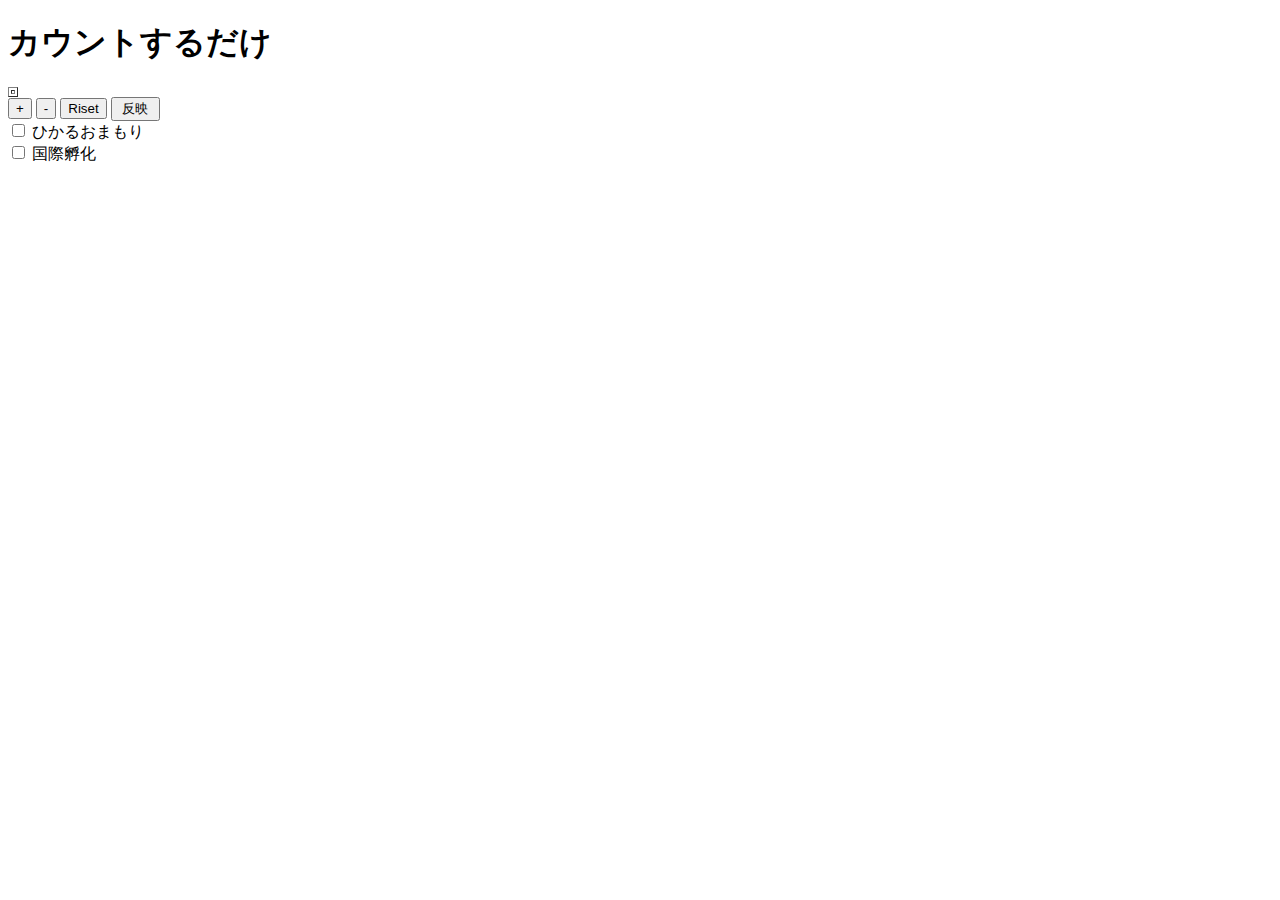
==== index.html @ cf61ab52 "Create index.html" ====
<!DOCTYPE html>
<html>
    <head>

        <title>【ポケモン】色違い粘りカウント</title>
        <link rel="stylesheet" href="css/button.css">
        <script src="js/button.js">
        </script>
    </head>

    <body onload="play()">
        <h1>カウントするだけ</h1>
        <p id="probability"></p>
    <table border="1">
        <tr>
            <td class="main" id="result"></td>
        </tr>
    </table>
        <INPUT type="submit" name="button1" value="+" class="buton"  language="javascript" onclick="Plus();play();">
        <INPUT type="submit" name="button1" value="-" class="buton" language="javascript" onclick="Minus();play();">  
        <INPUT type="submit" name="button1" value="Riset"class="buton" language="javascript" onclick="Riset();play();">
        <input type="submit" value=" 反映 " onclick="play();" class="buton">
            <form name="form1">
                <input type="checkbox" class="chbox" name="amulet" value="ひかるおまもり"  onclick="Check()"/>
                <label for=checkbox>ひかるおまもり<br></label>

                <input type="checkbox" class="chbox" name="inter" value="国際孵化" onclick="Check()">
                <label for=checkbox>国際孵化<br></label>
            </form>
            <script>
            addEventListener("keydown",Shortcuts)

            function Shortcuts(e)
            {
                 //↑38 ↓40 +107 -109
                 if(e.keyCode==38 || e.keyCode==107)
                 {
                     Plus();
                     play();
                 }
                 else if(e.keyCode==40 || e.keyCode==109)
                 {
                   Minus();
                   play();
                 }
            }
            </script>
</html>
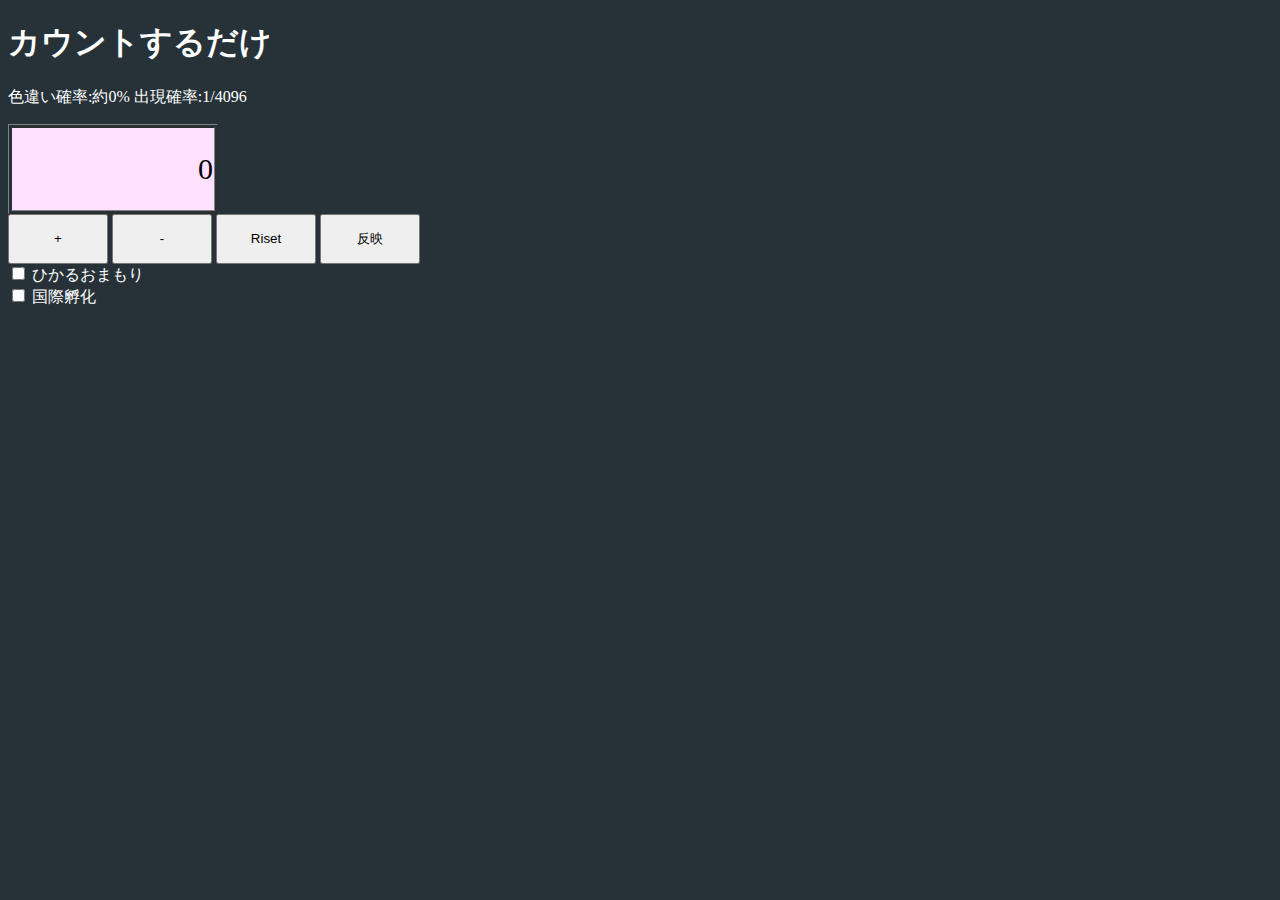
==== commit c6529458: "Update index.html" ====
--- a/index.html
+++ b/index.html
@@ -3,8 +3,8 @@
     <head>
 
         <title>【ポケモン】色違い粘りカウント</title>
-        <link rel="stylesheet" href="css/button.css">
-        <script src="js/button.js">
+        <link rel="stylesheet" href="button.css">
+        <script src="button.js">
         </script>
     </head>
 
--- a/button.css
+++ b/button.css
@@ -0,0 +1,42 @@
+.cell
+{
+    width:150px;
+    height:50px;
+    font-size: 20px;
+    text-align:center;
+}
+.main
+{
+    width:200px;
+    height:80px;
+    font-size:30px;
+    text-align: end;
+    background-color:#ffe0ff;
+}
+.buton
+{
+    width:100px; 
+    height:50px
+}
+#inputNum
+{
+    width:200px;
+    height:100px;
+}
+body
+{
+    background-color:#263238;
+}
+h1
+{
+    color: white;
+}
+p
+{
+    color:white;
+}
+input.chbox+label
+{
+    color:white;
+}
+
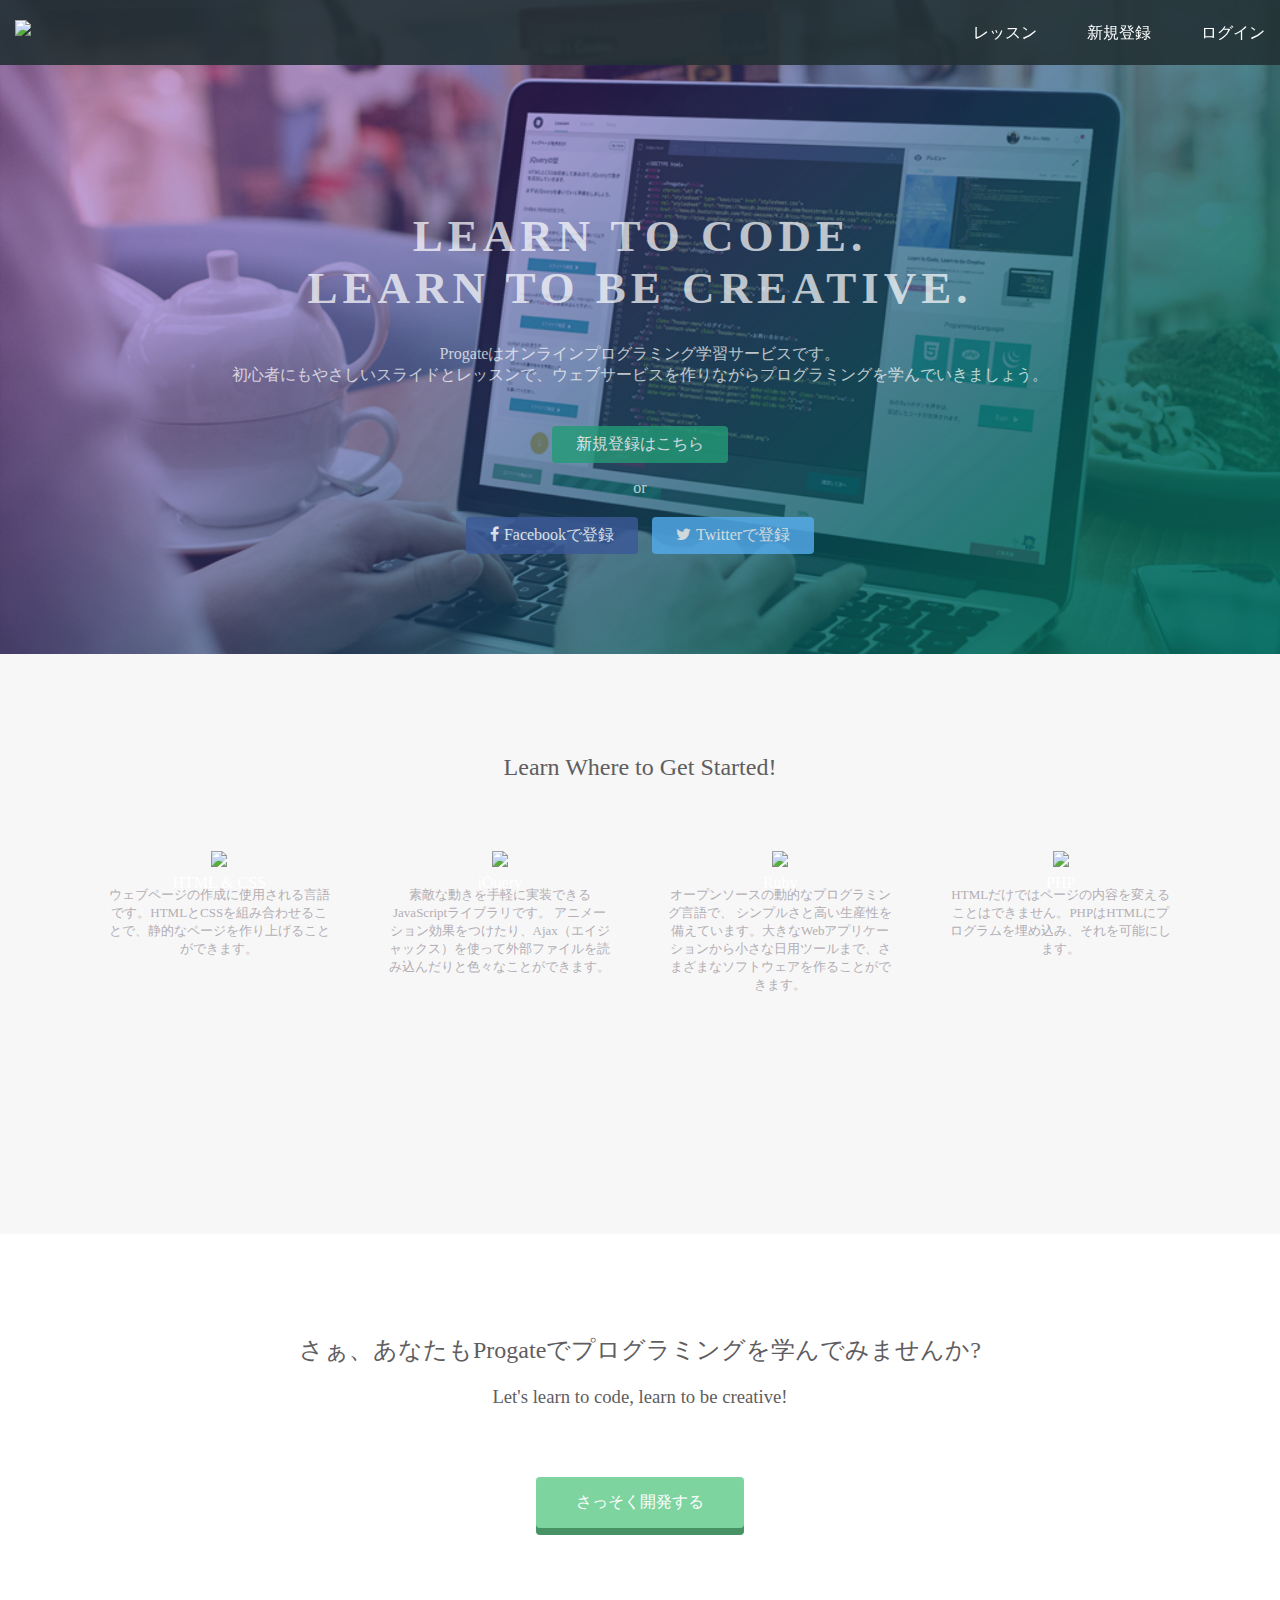
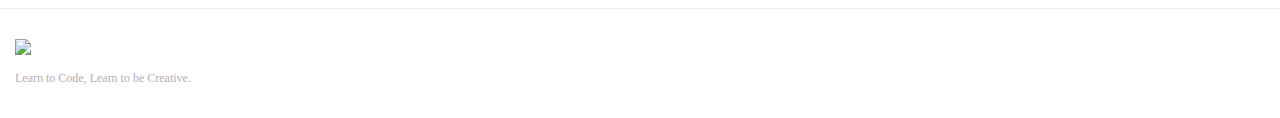
==== commit 30af4587: "Rename ii.html to index.html" ====
--- a/index.html
+++ b/index.html
@@ -1,48 +1,90 @@
 <!DOCTYPE html>
 <html>
-    <head>
-
-        <title>【ポケモン】色違い粘りカウント</title>
-        <link rel="stylesheet" href="button.css">
-        <script src="button.js">
-        </script>
-    </head>
-
-    <body onload="play()">
-        <h1>カウントするだけ</h1>
-        <p id="probability"></p>
-    <table border="1">
-        <tr>
-            <td class="main" id="result"></td>
-        </tr>
-    </table>
-        <INPUT type="submit" name="button1" value="+" class="buton"  language="javascript" onclick="Plus();play();">
-        <INPUT type="submit" name="button1" value="-" class="buton" language="javascript" onclick="Minus();play();">  
-        <INPUT type="submit" name="button1" value="Riset"class="buton" language="javascript" onclick="Riset();play();">
-        <input type="submit" value=" 反映 " onclick="play();" class="buton">
-            <form name="form1">
-                <input type="checkbox" class="chbox" name="amulet" value="ひかるおまもり"  onclick="Check()"/>
-                <label for=checkbox>ひかるおまもり<br></label>
-
-                <input type="checkbox" class="chbox" name="inter" value="国際孵化" onclick="Check()">
-                <label for=checkbox>国際孵化<br></label>
-            </form>
-            <script>
-            addEventListener("keydown",Shortcuts)
-
-            function Shortcuts(e)
-            {
-                 //↑38 ↓40 +107 -109
-                 if(e.keyCode==38 || e.keyCode==107)
-                 {
-                     Plus();
-                     play();
-                 }
-                 else if(e.keyCode==40 || e.keyCode==109)
-                 {
-                   Minus();
-                   play();
-                 }
-            }
-            </script>
+<head>
+  <meta charset="utf-8">
+  <meta name="viewport" content="width=device-width, initial-scale=1.0">
+  <title>Progate</title>
+  <link href="https://maxcdn.bootstrapcdn.com/font-awesome/4.7.0/css/font-awesome.min.css" rel="stylesheet" integrity="sha384-wvfXpqpZZVQGK6TAh5PVlGOfQNHSoD2xbE+QkPxCAFlNEevoEH3Sl0sibVcOQVnN" crossorigin="anonymous">
+  <link rel="stylesheet" type="text/css" href="stylesheet.css">
+</head>
+<body>
+  <header>
+    <div class="container">
+      <div class="header-left">
+        <img class="logo" src="https://prog-8.com/images/html/advanced/main_logo.png">
+      </div>
+      <span class="fa fa-bars menu-icon"></span>
+      <div class="header-right">
+        <a href="#">レッスン</a>
+        <a href="#">新規登録</a>
+        <a href="#" class="login">ログイン</a>
+      </div>
+    </div>
+  </header>
+  <div class="top-wrapper">
+    <div class="container">
+      <h1>LEARN TO CODE.<br>LEARN TO BE CREATIVE.</h1>
+      <p>Progateはオンラインプログラミング学習サービスです。<br>初心者にもやさしいスライドとレッスンで、ウェブサービスを作りながらプログラミングを学んでいきましょう。</p>
+      <div class="btn-wrapper">
+        <a href="#" class="btn signup">新規登録はこちら</a>
+        <p>or</p>
+        <a href="#" class="btn facebook"><span class="fa fa-facebook"></span>Facebookで登録</a>
+        <a href="#" class="btn twitter"><span class="fa fa-twitter"></span>Twitterで登録</a>
+      </div>
+    </div>
+  </div>
+  <div class="lesson-wrapper">
+    <div class="container">
+      <div class="heading">
+        <h2>Learn Where to Get Started!</h2>
+      </div>
+      <div class="lessons">
+        <div class="lesson">
+          <div class="lesson-icon">
+            <img src="https://prog-8.com/images/html/advanced/html.png">
+            <p>HTML & CSS</p>
+          </div>
+          <p class="text-contents">ウェブページの作成に使用される言語です。HTMLとCSSを組み合わせることで、静的なページを作り上げることができます。</p>
+        </div>
+        <div class="lesson">
+          <div class="lesson-icon">
+            <img src="https://prog-8.com/images/html/advanced/jQuery.png">
+            <p>jQuery</p>
+          </div>
+          <p class="text-contents">素敵な動きを手軽に実装できるJavaScriptライブラリです。 アニメーション効果をつけたり、Ajax（エイジャックス）を使って外部ファイルを読み込んだりと色々なことができます。</p>
+        </div>
+        <div class="lesson">
+          <div class="lesson-icon">
+            <img src="https://prog-8.com/images/html/advanced/ruby.png">
+            <p>Ruby</p>
+          </div>
+          <p class="text-contents">オープンソースの動的なプログラミング言語で、 シンプルさと高い生産性を備えています。大きなWebアプリケーションから小さな日用ツールまで、さまざまなソフトウェアを作ることができます。</p>
+        </div>
+        <div class="lesson">
+          <div class="lesson-icon">
+            <img src="https://prog-8.com/images/html/advanced/php.png">
+            <p>PHP</p>
+          </div>
+          <p class="text-contents">HTMLだけではページの内容を変えることはできません。PHPはHTMLにプログラムを埋め込み、それを可能にします。</p>
+        </div>
+      </div>
+      <div class="clear"></div>
+    </div>
+  </div>
+  <div class="message-wrapper">
+    <div class="container">
+      <div class="heading">
+        <h2>さぁ、あなたもProgateでプログラミングを学んでみませんか?</h2>
+        <h3>Let's learn to code, learn to be creative!</h3>
+      </div>
+      <span class="btn message">さっそく開発する</span>
+    </div>
+  </div>
+  <footer>
+    <div class="container">
+      <img src="https://prog-8.com/images/html/advanced/footer_logo.png">
+      <p>Learn to Code, Learn to be Creative.</p>
+    </div>
+  </footer>
+</body>
 </html>
--- a/stylesheet.css
+++ b/stylesheet.css
@@ -0,0 +1,271 @@
+* {
+  box-sizing: border-box;
+}
+
+body {
+  margin: 0;
+  font-family: "Hiragino Kaku Gothic ProN";
+}
+
+a {
+  text-decoration: none;
+}
+
+.container {
+  width: 100%;
+  padding: 0 15px;
+  margin: 0 auto;
+}
+
+.top-wrapper {
+  padding: 180px 0 100px 0;
+  background-image: url(top.png);
+  background-size: cover;
+  color: white;
+  text-align: center;
+}
+
+.top-wrapper h1 {
+  opacity: 0.7;
+  font-size: 45px;
+  letter-spacing: 5px;
+}
+
+.top-wrapper p {
+  opacity: 0.7;
+  font-size: 16px;
+  margin-bottom: 40px;
+}
+
+.btn-wrapper {
+  text-align: center;
+}
+
+.btn-wrapper p {
+  margin-bottom: 20px;
+}
+
+.signup {
+  background-color: #239b76;
+}
+
+.facebook {
+  background-color: #3b5998;
+  margin-right: 10px;
+}
+
+.twitter {
+  background-color: #55acee;
+}
+
+.btn {
+  padding: 8px 24px;
+  color: white;
+  display: inline-block;
+  opacity: 0.8;
+  border-radius: 4px;
+  text-align: center;
+}
+
+.btn:hover {
+  opacity: 1;
+}
+
+.fa {
+  margin-right: 5px;
+}
+
+header {
+  height: 65px;
+  width: 100%;
+  background-color: rgba(34,49,52,0.9);
+  position :fixed;
+  top: 0;
+  z-index: 10;
+}
+
+.logo {
+  width: 124px;
+  margin-top: 20px;
+}
+
+.header-left {
+  float: left;
+}
+
+.header-right {
+  float: right;
+  margin-right: -25px;
+}
+
+.header-right a {
+  line-height: 65px;
+  padding: 0 25px;
+  color: white;
+  display: block;
+  float: left;
+  transition: all 0.5s;
+}
+
+.header-right a:hover {
+  background-color: rgba(255,255,255,0.3);
+}
+
+.lesson-wrapper {
+  height: 580px;
+  padding-bottom: 80px;
+  padding-left: 5%;
+  padding-right: 5%;
+  background-color: #f7f7f7;
+  text-align: center;
+}
+
+.heading {
+  padding-top: 80px;
+  padding-bottom: 50px;
+  color: #5f5d60;
+}
+
+.heading h2 {
+  font-weight: normal;
+}
+
+.lesson {
+  float: left;
+  width: 25%;
+}
+
+.lesson-icon {
+  position: relative;
+}
+
+.lesson-icon p {
+  position: absolute;
+  top: 37%;
+  width: 100%;
+  color: white;
+}
+
+.text-contents {
+  width: 80%;
+  display: inline-block;
+  margin-top: 15px;
+  font-size: 13px;
+  color: #b3aeb5;
+}
+
+.heading h3 {
+  font-weight: normal;
+}
+
+.message-wrapper {
+  border-bottom: 1px solid #eee;
+  padding-bottom: 80px;
+  text-align: center;
+}
+
+.message {
+  padding: 15px 40px;
+  background-color: #5dca88;
+  cursor: pointer;
+  box-shadow: 0px 7px #1a7940;
+}
+
+.message:active {
+  position: relative;
+  top: 7px;
+  box-shadow: none;
+}
+
+footer img {
+  width: 125px;
+}
+
+footer p {
+  color: #b3aeb5;
+  font-size: 12px;
+}
+
+footer {
+  padding-top: 30px;
+  padding-bottom: 20px;
+}
+
+.menu-icon {
+  color: white;
+  float: right;
+  font-size: 25px;
+  padding: 21px 0;
+  display: none;
+}
+
+.clear {
+  clear: left;
+}
+
+@media all and (max-width: 1000px) {
+  .lesson {
+    width: 50%;
+    margin-bottom: 50px;
+  }
+
+  .lesson-wrapper {
+    height: 990px;
+  }
+
+  footer {
+    text-align: center;
+  }
+}
+
+@media all and (max-width: 750px) {
+  .top-wrapper h1 {
+    font-size: 32px;
+  }
+
+  .heading h2 {
+    font-size: 20px;
+  }
+}
+
+@media all and (max-width: 670px) {
+  .header-right {
+    display: none;
+  }
+
+  .menu-icon {
+    display: block;
+  }
+
+  .top-wrapper .btn {
+    width: 100%;
+  }
+
+  .twitter {
+    margin-top: 10px;
+  }
+
+  .top-wrapper {
+    text-align: left;
+  }
+
+  .top-wrapper h1 {
+    font-size: 24px;
+  }
+
+  .top-wrapper p {
+    font-size: 14px;
+  }
+
+  .lesson {
+    width: 100%;
+  }
+
+  .lesson-wrapper {
+    height: 1700px;
+  }
+
+  .message-wrapper .btn {
+    width: 100%;
+  }
+}
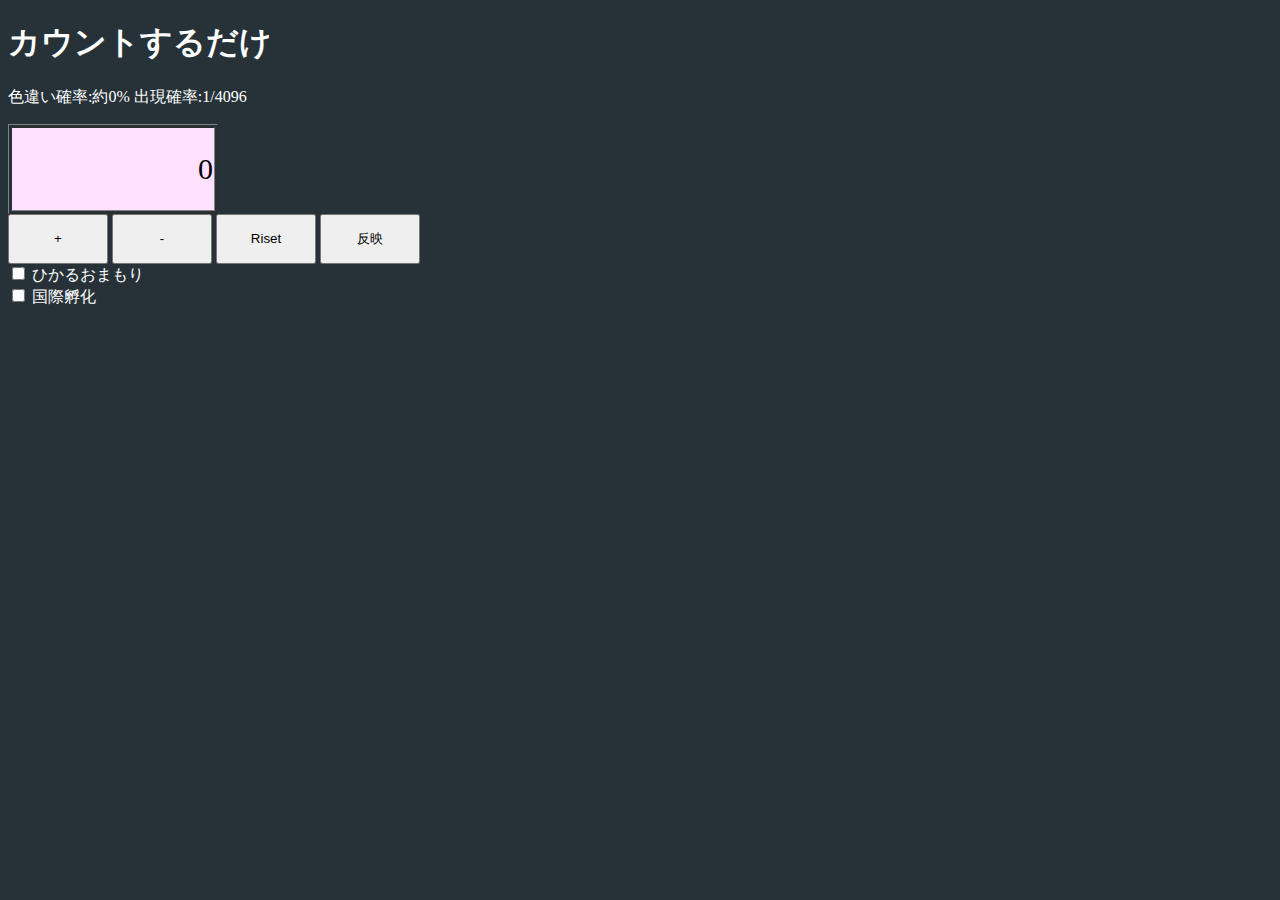
==== commit ff37f3da: "Rename button.html to index.html" ====
--- a/index.html
+++ b/index.html
@@ -1,90 +1,48 @@
 <!DOCTYPE html>
 <html>
-<head>
-  <meta charset="utf-8">
-  <meta name="viewport" content="width=device-width, initial-scale=1.0">
-  <title>Progate</title>
-  <link href="https://maxcdn.bootstrapcdn.com/font-awesome/4.7.0/css/font-awesome.min.css" rel="stylesheet" integrity="sha384-wvfXpqpZZVQGK6TAh5PVlGOfQNHSoD2xbE+QkPxCAFlNEevoEH3Sl0sibVcOQVnN" crossorigin="anonymous">
-  <link rel="stylesheet" type="text/css" href="stylesheet.css">
-</head>
-<body>
-  <header>
-    <div class="container">
-      <div class="header-left">
-        <img class="logo" src="https://prog-8.com/images/html/advanced/main_logo.png">
-      </div>
-      <span class="fa fa-bars menu-icon"></span>
-      <div class="header-right">
-        <a href="#">レッスン</a>
-        <a href="#">新規登録</a>
-        <a href="#" class="login">ログイン</a>
-      </div>
-    </div>
-  </header>
-  <div class="top-wrapper">
-    <div class="container">
-      <h1>LEARN TO CODE.<br>LEARN TO BE CREATIVE.</h1>
-      <p>Progateはオンラインプログラミング学習サービスです。<br>初心者にもやさしいスライドとレッスンで、ウェブサービスを作りながらプログラミングを学んでいきましょう。</p>
-      <div class="btn-wrapper">
-        <a href="#" class="btn signup">新規登録はこちら</a>
-        <p>or</p>
-        <a href="#" class="btn facebook"><span class="fa fa-facebook"></span>Facebookで登録</a>
-        <a href="#" class="btn twitter"><span class="fa fa-twitter"></span>Twitterで登録</a>
-      </div>
-    </div>
-  </div>
-  <div class="lesson-wrapper">
-    <div class="container">
-      <div class="heading">
-        <h2>Learn Where to Get Started!</h2>
-      </div>
-      <div class="lessons">
-        <div class="lesson">
-          <div class="lesson-icon">
-            <img src="https://prog-8.com/images/html/advanced/html.png">
-            <p>HTML & CSS</p>
-          </div>
-          <p class="text-contents">ウェブページの作成に使用される言語です。HTMLとCSSを組み合わせることで、静的なページを作り上げることができます。</p>
-        </div>
-        <div class="lesson">
-          <div class="lesson-icon">
-            <img src="https://prog-8.com/images/html/advanced/jQuery.png">
-            <p>jQuery</p>
-          </div>
-          <p class="text-contents">素敵な動きを手軽に実装できるJavaScriptライブラリです。 アニメーション効果をつけたり、Ajax（エイジャックス）を使って外部ファイルを読み込んだりと色々なことができます。</p>
-        </div>
-        <div class="lesson">
-          <div class="lesson-icon">
-            <img src="https://prog-8.com/images/html/advanced/ruby.png">
-            <p>Ruby</p>
-          </div>
-          <p class="text-contents">オープンソースの動的なプログラミング言語で、 シンプルさと高い生産性を備えています。大きなWebアプリケーションから小さな日用ツールまで、さまざまなソフトウェアを作ることができます。</p>
-        </div>
-        <div class="lesson">
-          <div class="lesson-icon">
-            <img src="https://prog-8.com/images/html/advanced/php.png">
-            <p>PHP</p>
-          </div>
-          <p class="text-contents">HTMLだけではページの内容を変えることはできません。PHPはHTMLにプログラムを埋め込み、それを可能にします。</p>
-        </div>
-      </div>
-      <div class="clear"></div>
-    </div>
-  </div>
-  <div class="message-wrapper">
-    <div class="container">
-      <div class="heading">
-        <h2>さぁ、あなたもProgateでプログラミングを学んでみませんか?</h2>
-        <h3>Let's learn to code, learn to be creative!</h3>
-      </div>
-      <span class="btn message">さっそく開発する</span>
-    </div>
-  </div>
-  <footer>
-    <div class="container">
-      <img src="https://prog-8.com/images/html/advanced/footer_logo.png">
-      <p>Learn to Code, Learn to be Creative.</p>
-    </div>
-  </footer>
-</body>
+    <head>
+
+        <title>【ポケモン】色違い粘りカウント</title>
+        <link rel="stylesheet" href="button.css">
+        <script src="button.js">
+        </script>
+    </head>
+
+    <body onload="play()">
+        <h1>カウントするだけ</h1>
+        <p id="probability"></p>
+    <table border="1">
+        <tr>
+            <td class="main" id="result"></td>
+        </tr>
+    </table>
+        <INPUT type="submit" name="button1" value="+" class="buton"  language="javascript" onclick="Plus();play();">
+        <INPUT type="submit" name="button1" value="-" class="buton" language="javascript" onclick="Minus();play();">  
+        <INPUT type="submit" name="button1" value="Riset"class="buton" language="javascript" onclick="Riset();play();">
+        <input type="submit" value=" 反映 " onclick="play();" class="buton">
+            <form name="form1">
+                <input type="checkbox" class="chbox" name="amulet" value="ひかるおまもり"  onclick="Check()"/>
+                <label for=checkbox>ひかるおまもり<br></label>
+
+                <input type="checkbox" class="chbox" name="inter" value="国際孵化" onclick="Check()">
+                <label for=checkbox>国際孵化<br></label>
+            </form>
+            <script>
+            addEventListener("keydown",Shortcuts)
+
+            function Shortcuts(e)
+            {
+                 //↑38 ↓40 +107 -109
+                 if(e.keyCode==38 || e.keyCode==107)
+                 {
+                     Plus();
+                     play();
+                 }
+                 else if(e.keyCode==40 || e.keyCode==109)
+                 {
+                   Minus();
+                   play();
+                 }
+            }
+            </script>
 </html>
--- a/button.css
+++ b/button.css
@@ -0,0 +1,42 @@
+.cell
+{
+    width:150px;
+    height:50px;
+    font-size: 20px;
+    text-align:center;
+}
+.main
+{
+    width:200px;
+    height:80px;
+    font-size:30px;
+    text-align: end;
+    background-color:#ffe0ff;
+}
+.buton
+{
+    width:100px; 
+    height:50px
+}
+#inputNum
+{
+    width:200px;
+    height:100px;
+}
+body
+{
+    background-color:#263238;
+}
+h1
+{
+    color: white;
+}
+p
+{
+    color:white;
+}
+input.chbox+label
+{
+    color:white;
+}
+
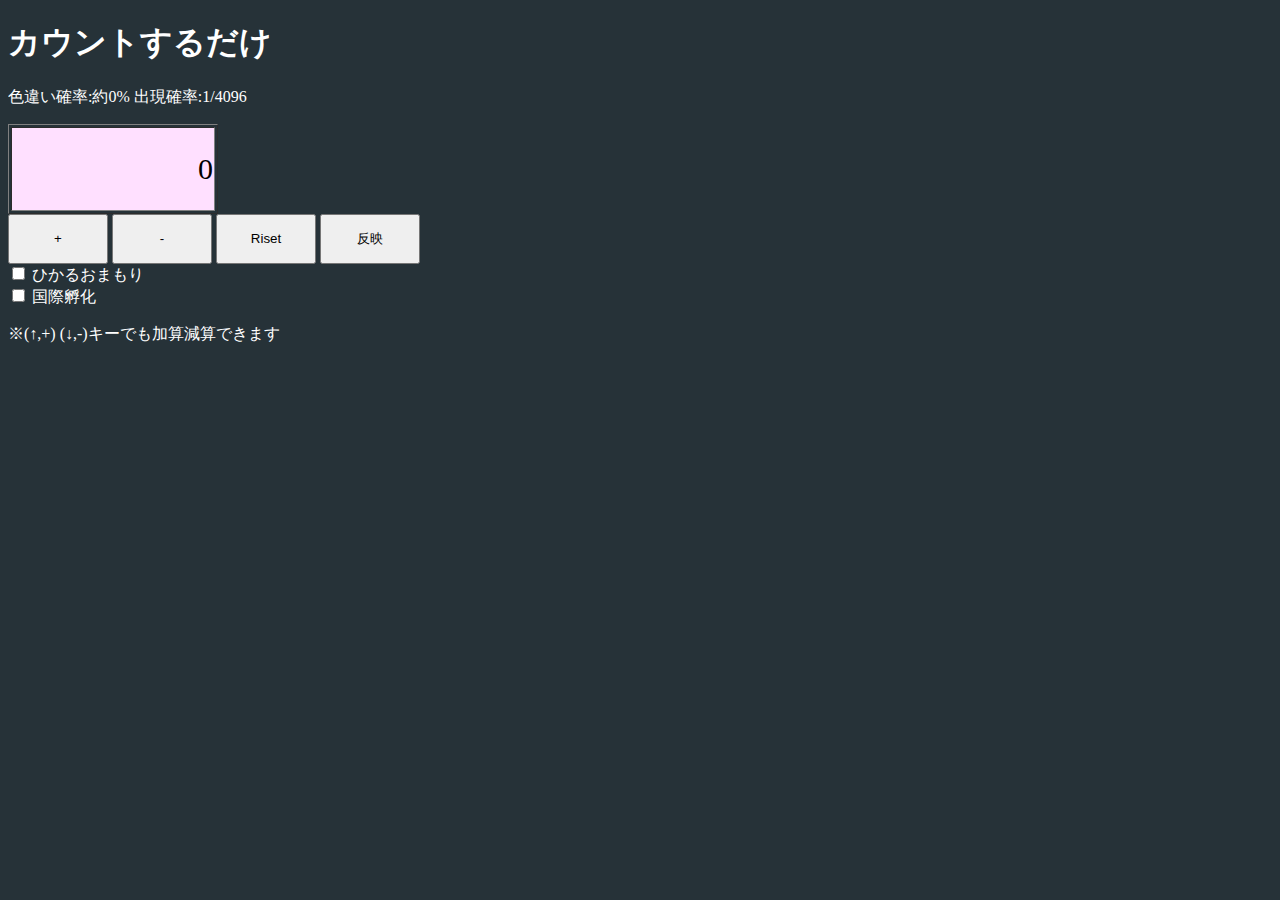
==== commit a1215cd1: "Update index.html" ====
--- a/index.html
+++ b/index.html
@@ -27,6 +27,7 @@
                 <input type="checkbox" class="chbox" name="inter" value="国際孵化" onclick="Check()">
                 <label for=checkbox>国際孵化<br></label>
             </form>
+                <p>※(↑,+) (↓,-)キーでも加算減算できます</p>
             <script>
             addEventListener("keydown",Shortcuts)
 
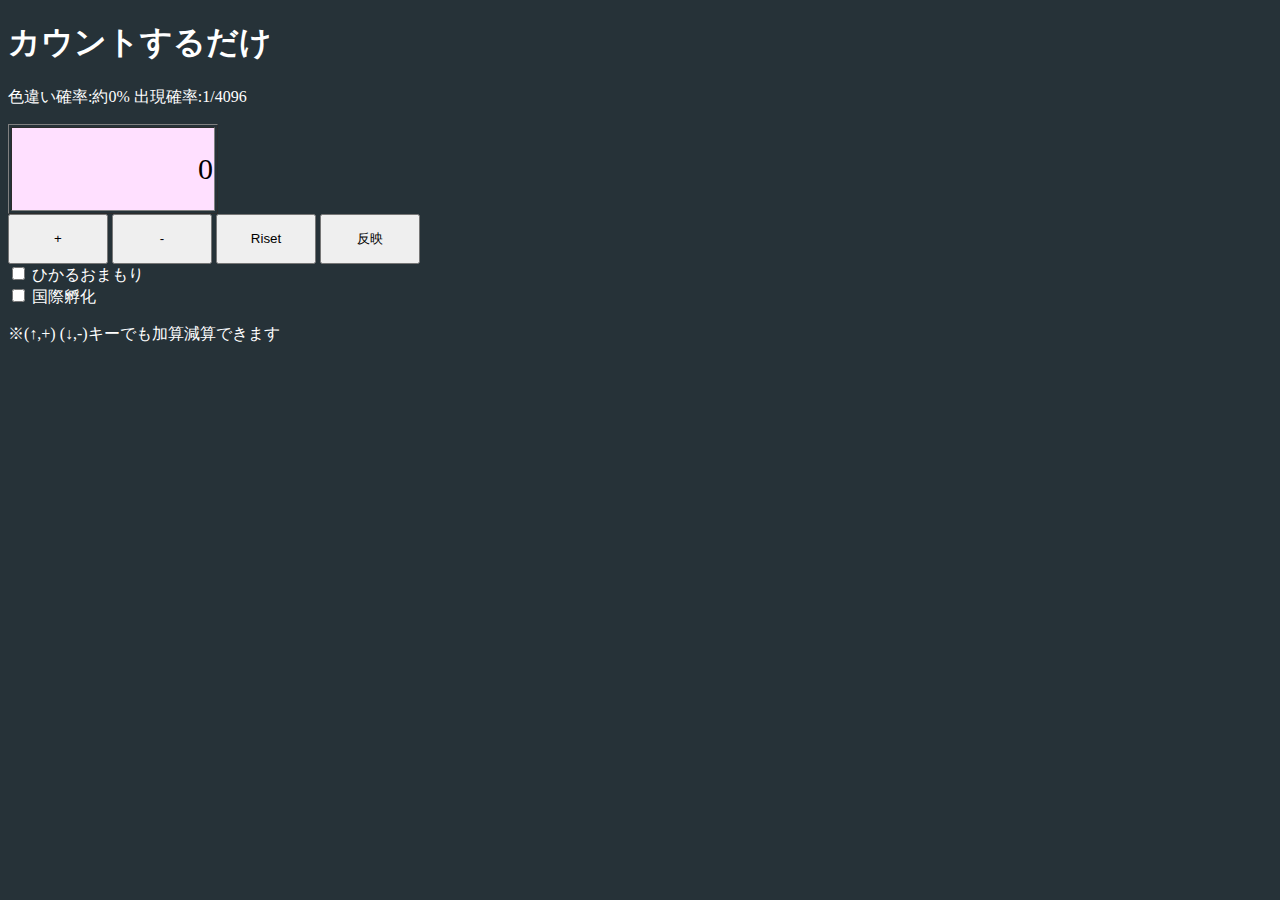
==== commit ac2d1e66: "Update index.html" ====
--- a/index.html
+++ b/index.html
@@ -3,6 +3,7 @@
     <head>
 
         <title>【ポケモン】色違い粘りカウント</title>
+        <meta name=”viewport” content=”width=device-width,initial-scale=1.0,minimum-scale=1.0″>
         <link rel="stylesheet" href="button.css">
         <script src="button.js">
         </script>
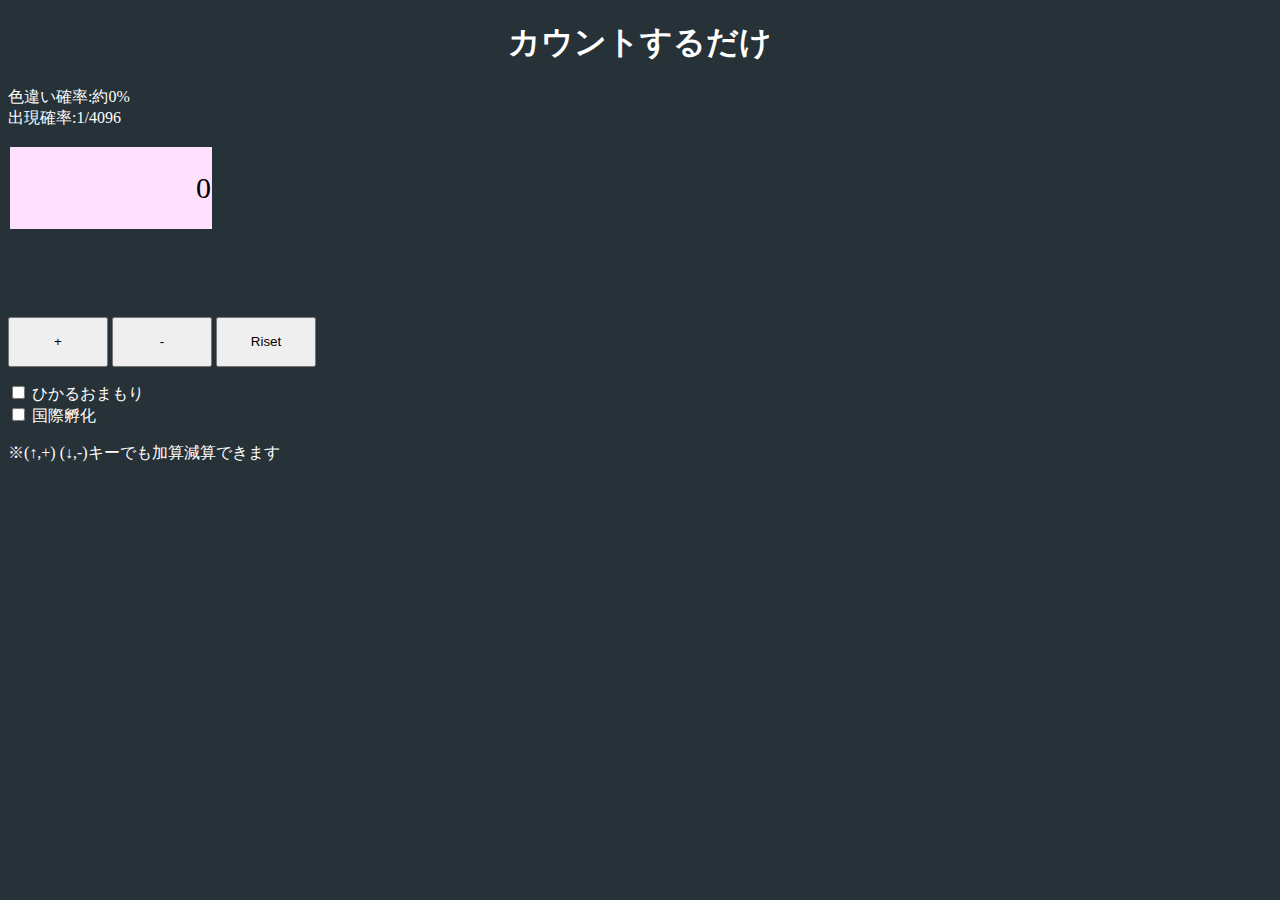
==== commit dd3d4122: "Update index.html" ====
--- a/index.html
+++ b/index.html
@@ -1,34 +1,38 @@
 <!DOCTYPE html>
 <html>
     <head>
-
+        <meta name=”viewport” content=”width=device-width,initial-scale=1.0,minimum-scale=1.0″>
         <title>【ポケモン】色違い粘りカウント</title>
-        <meta name=”viewport” content=”width=device-width,initial-scale=1.0,minimum-scale=1.0″>
         <link rel="stylesheet" href="button.css">
         <script src="button.js">
         </script>
     </head>
 
     <body onload="play()">
-        <h1>カウントするだけ</h1>
+        <h1 align="center">カウントするだけ</h1>
         <p id="probability"></p>
-    <table border="1">
-        <tr>
-            <td class="main" id="result"></td>
+    <table >
+        <tr align="center">
+            <td class="main" id="result" valign="middle"></td>
         </tr>
     </table>
-        <INPUT type="submit" name="button1" value="+" class="buton"  language="javascript" onclick="Plus();play();">
-        <INPUT type="submit" name="button1" value="-" class="buton" language="javascript" onclick="Minus();play();">  
-        <INPUT type="submit" name="button1" value="Riset"class="buton" language="javascript" onclick="Riset();play();">
-        <input type="submit" value=" 反映 " onclick="play();" class="buton">
+    <p><br><br><br></p>
+       <div> <input type="submit" name="button1" id="plus" value="+" class="buton"  language="javascript" onclick="Plus();play();">
+        <input type="submit" name="button1" id="minus" value="-" class="buton" language="javascript" onclick="Minus();play();">  
+        <input type="submit" name="button1" value="Riset"class="buton" language="javascript" onclick="Riset();play();"></div>
+        <!-- <input type="submit" value=" 反映 " onclick="play();" class="buton"> -->
+        <p></p>
             <form name="form1">
-                <input type="checkbox" class="chbox" name="amulet" value="ひかるおまもり"  onclick="Check()"/>
-                <label for=checkbox>ひかるおまもり<br></label>
+            <div><input type="checkbox" class="chbox" name="amulet" value="ひかるおまもり"  onclick="Check();play();"/>
+                <label for="checkbox">ひかるおまもり<br></label>
 
-                <input type="checkbox" class="chbox" name="inter" value="国際孵化" onclick="Check()">
-                <label for=checkbox>国際孵化<br></label>
+                <input type="checkbox" class="chbox" name="inter" value="国際孵化" onclick="Check();play()">
+                <label for="checkbox">国際孵化<br></label>
+            </div>
             </form>
-                <p>※(↑,+) (↓,-)キーでも加算減算できます</p>
+        <div>
+            <p>※(↑,+) (↓,-)キーでも加算減算できます</p>
+        </div>
             <script>
             addEventListener("keydown",Shortcuts)
 
